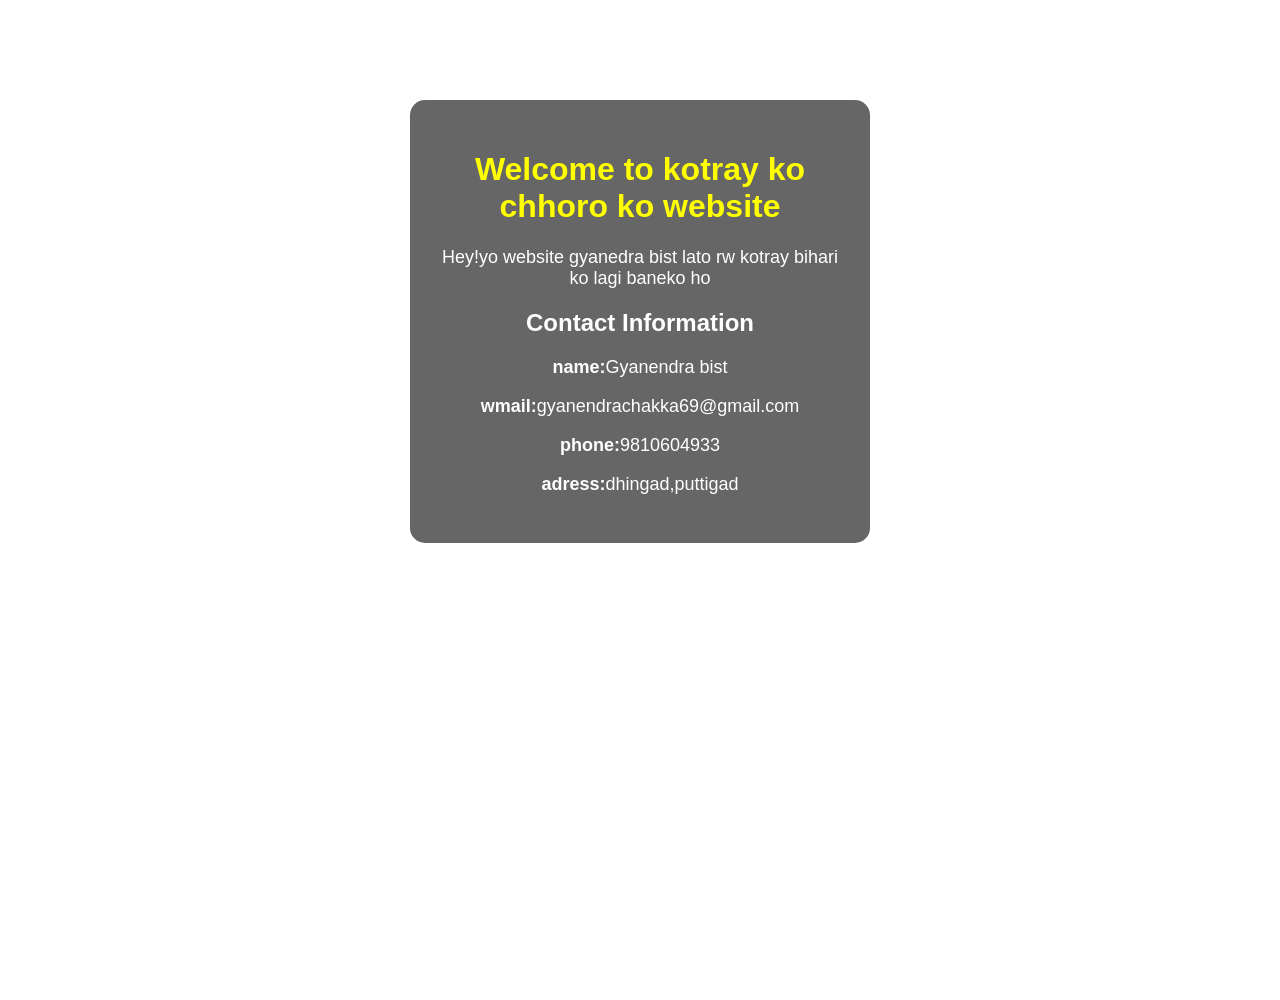
==== index.html @ 37a9bba4 "Rename gyane.html to index.html" ====
<!DOCTYPE html>
<html>
<head>
<title>ghutte</title>
<style>
	body{
	margin:0;
	padding:0;
	font-family: Arial,sans-serif;
	sans-serif;
	/*background image*/
	background-image:url("file:///home/charan/Downloads/1000003887.jpg");
	background-size:cover;
	background-repet:no-repeat;
	background-position:center;
	height:100vh;
	color:white;
	}
	.box{
		background-color:rgba(0,0,0,0.6);
		width:400px;
		margin:100px auto;
		padding:30px;
		border-radius:15px;
		text-align:center;
		
		}
		h1{
			color:yellow;
			
			}
			p{
				font-size:18px;
				}
				.contact{
					margin-top:20px;
					text-align;
					}
</style>
</head>
<body>
<div class="box">
<h1> Welcome to kotray ko chhoro ko website</h1>
<p>Hey!yo website gyanedra bist lato rw kotray bihari ko lagi baneko ho</p>
<div class="contact">
	<h2> Contact Information</h2>
	<p><b>name:</b>Gyanendra bist</p>
	<p><b>wmail:</b>gyanendrachakka69@gmail.com</p>
	<p><b>phone:</b>9810604933</p>
	<p><b>adress:</b>dhingad,puttigad</p>
</div>
</div>
</body>
<html>
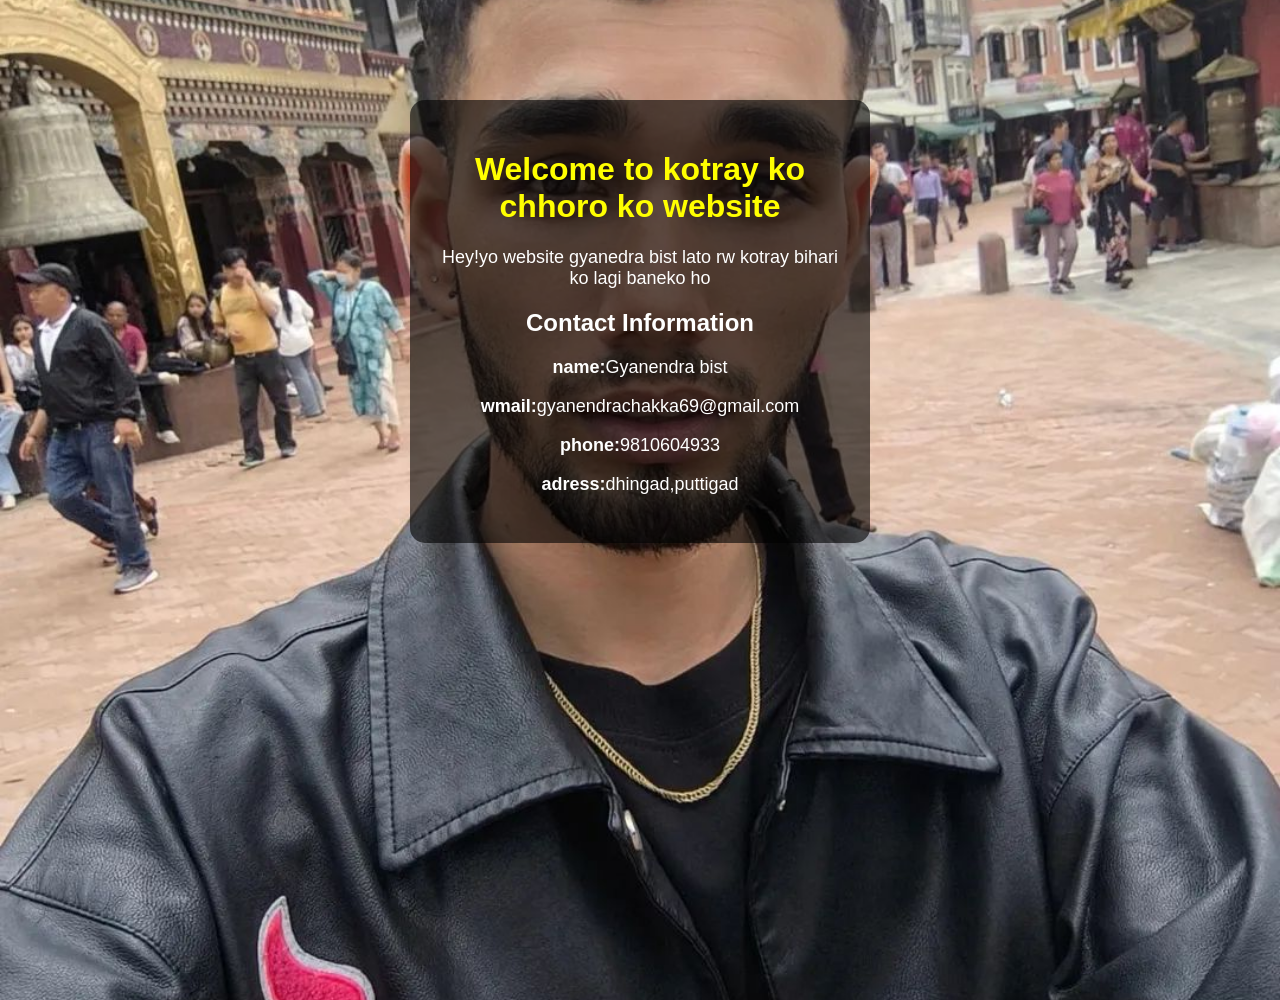
==== commit 1230753b: "Update index.html" ====
--- a/index.html
+++ b/index.html
@@ -9,7 +9,7 @@
 	font-family: Arial,sans-serif;
 	sans-serif;
 	/*background image*/
-	background-image:url("file:///home/charan/Downloads/1000003887.jpg");
+	background-image:url("1000003887.jpg");
 	background-size:cover;
 	background-repet:no-repeat;
 	background-position:center;
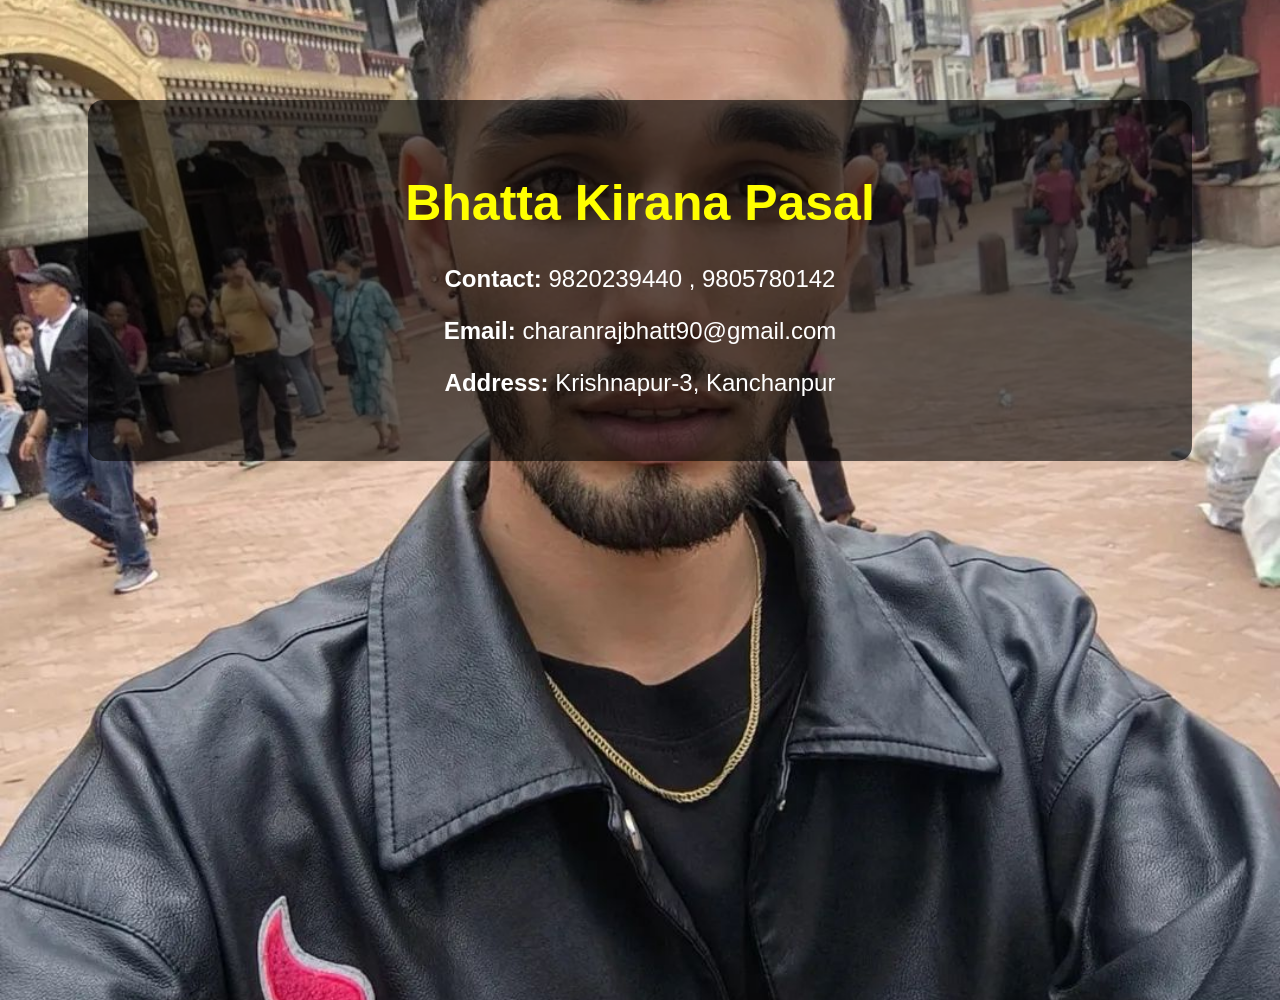
==== commit c6120734: "Update index.html" ====
--- a/index.html
+++ b/index.html
@@ -1,54 +1,53 @@
 <!DOCTYPE html>
 <html>
 <head>
-<title>ghutte</title>
-<style>
-	body{
-	margin:0;
-	padding:0;
-	font-family: Arial,sans-serif;
-	sans-serif;
-	/*background image*/
-	background-image:url("1000003887.jpg");
-	background-size:cover;
-	background-repet:no-repeat;
-	background-position:center;
-	height:100vh;
-	color:white;
-	}
-	.box{
-		background-color:rgba(0,0,0,0.6);
-		width:400px;
-		margin:100px auto;
-		padding:30px;
-		border-radius:15px;
-		text-align:center;
-		
-		}
-		h1{
-			color:yellow;
-			
-			}
-			p{
-				font-size:18px;
-				}
-				.contact{
-					margin-top:20px;
-					text-align;
-					}
-</style>
+    <title>Bhatta Kirana Pasal</title>
+
+    <style>
+        body{
+            margin:0;
+            padding:0;
+            font-family: Arial, sans-serif;
+            text-align:center;
+            color:white;
+
+            background-image:url('1000003887.jpg');
+            background-size:cover;
+            background-position:center;
+            background-repeat:no-repeat;
+            height:100vh;
+        }
+
+        .container{
+            background:rgba(0,0,0,0.6);
+            padding:40px;
+            margin:100px auto;
+            width:80%;
+            border-radius:15px;
+        }
+
+        h1{
+            font-size:50px;
+            color:yellow;
+        }
+
+        p{
+            font-size:24px;
+        }
+    </style>
 </head>
+
 <body>
-<div class="box">
-<h1> Welcome to kotray ko chhoro ko website</h1>
-<p>Hey!yo website gyanedra bist lato rw kotray bihari ko lagi baneko ho</p>
-<div class="contact">
-	<h2> Contact Information</h2>
-	<p><b>name:</b>Gyanendra bist</p>
-	<p><b>wmail:</b>gyanendrachakka69@gmail.com</p>
-	<p><b>phone:</b>9810604933</p>
-	<p><b>adress:</b>dhingad,puttigad</p>
-</div>
-</div>
+
+    <div class="container">
+        <h1>Bhatta Kirana Pasal</h1>
+
+        <p><b>Contact:</b> 9820239440 , 9805780142</p>
+
+        <p><b>Email:</b> charanrajbhatt90@gmail.com</p>
+
+        <p><b>Address:</b> Krishnapur-3, Kanchanpur</p>
+    </div>
+
 </body>
-<html>
+</html>
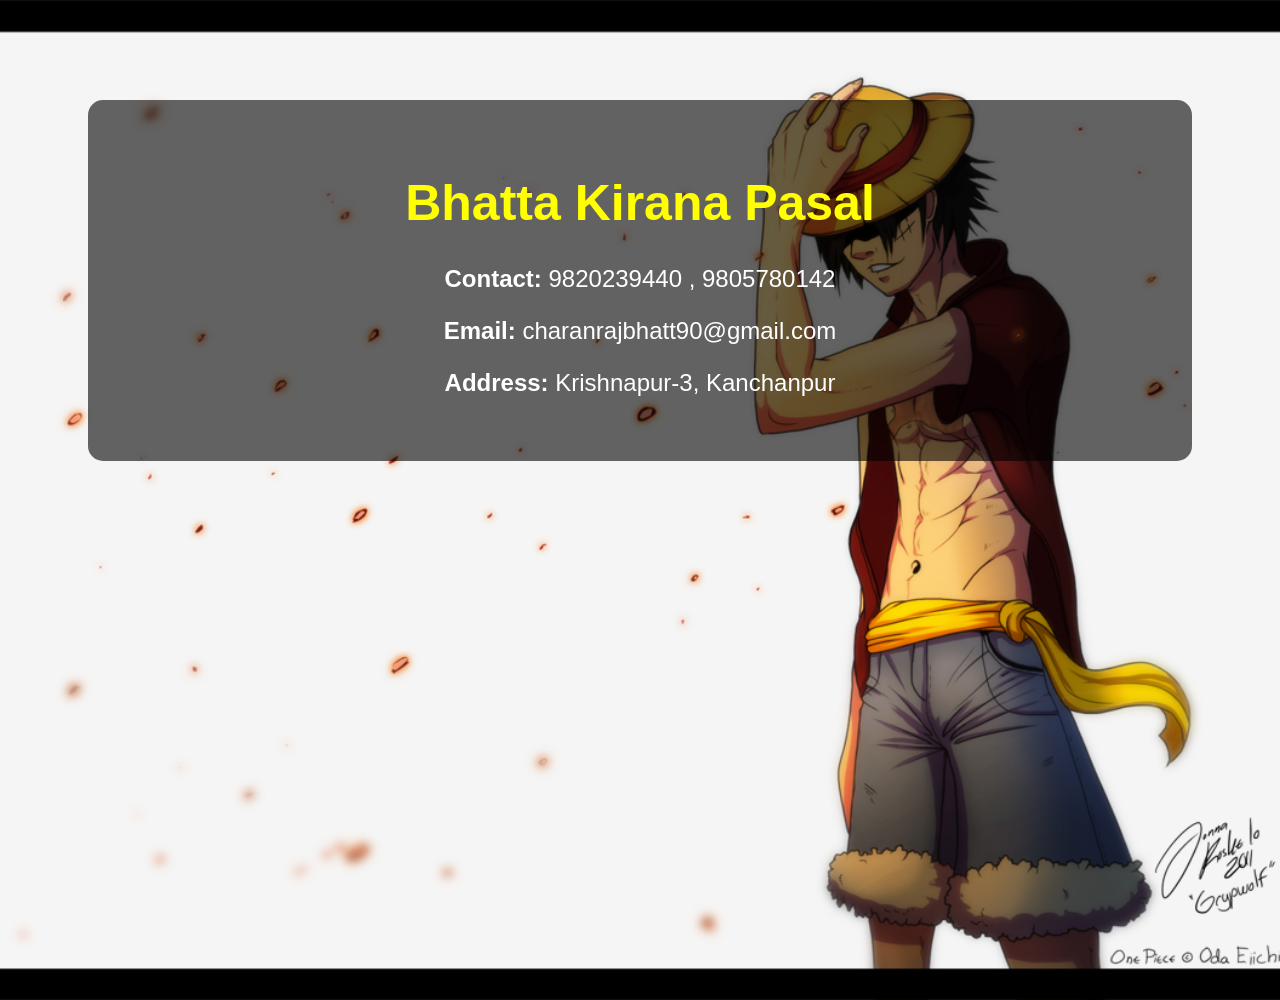
==== commit 092e6c9a: "Update index.html" ====
--- a/index.html
+++ b/index.html
@@ -11,7 +11,7 @@
             text-align:center;
             color:white;
 
-            background-image:url('1000003887.jpg');
+            background-image:url('wallhaven-4x823d.png');
             background-size:cover;
             background-position:center;
             background-repeat:no-repeat;
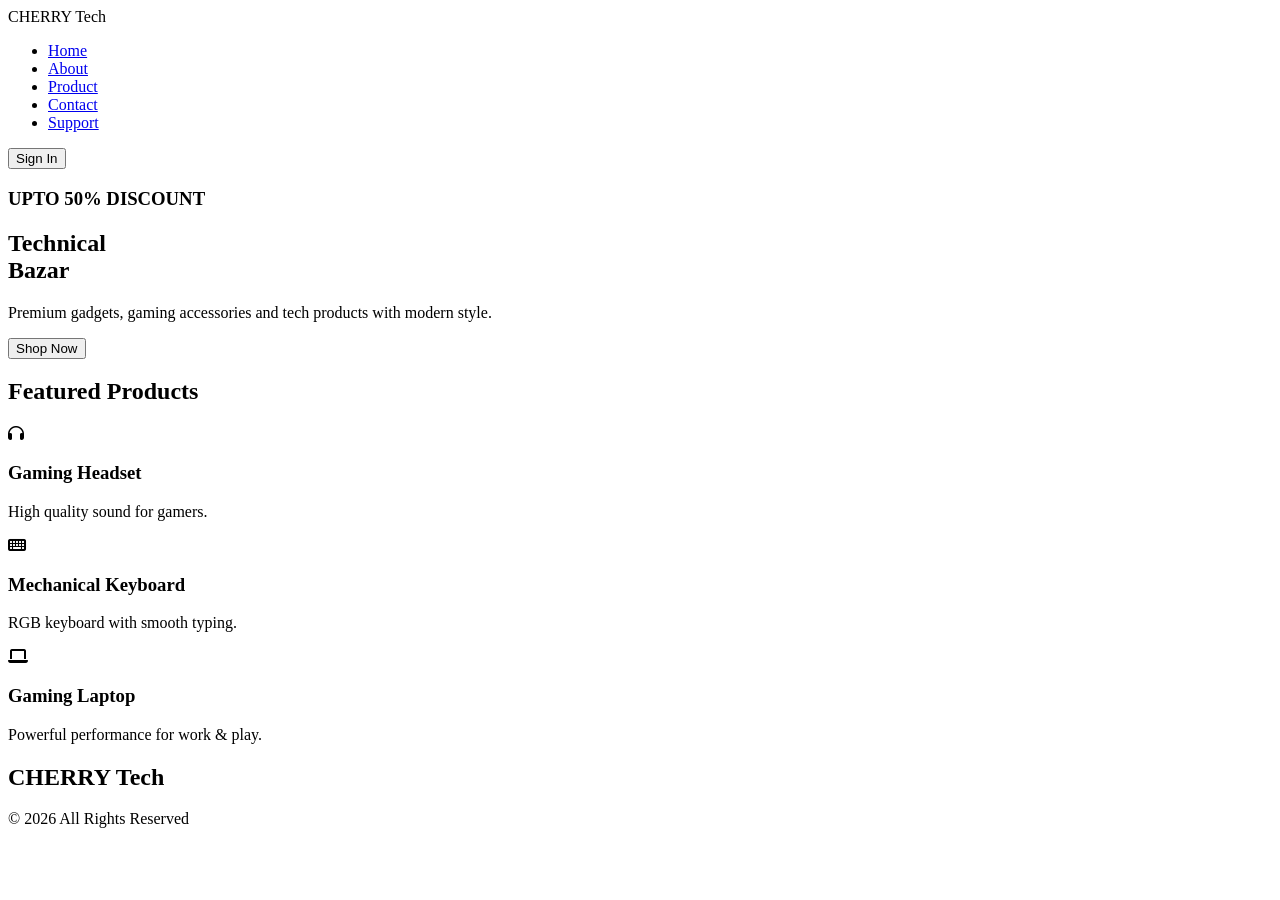
==== commit 325e920a: "Update index.html" ====
--- a/index.html
+++ b/index.html
@@ -1,53 +1,120 @@
+<!-- index.html -->
 <!DOCTYPE html>
-<html>
+<html lang="en">
 <head>
-    <title>Bhatta Kirana Pasal</title>
+  <meta charset="UTF-8">
+  <meta name="viewport" content="width=device-width, initial-scale=1.0">
 
-    <style>
-        body{
-            margin:0;
-            padding:0;
-            font-family: Arial, sans-serif;
-            text-align:center;
-            color:white;
+  <title>CHERRY Tech</title>
 
-            background-image:url('wallhaven-4x823d.png');
-            background-size:cover;
-            background-position:center;
-            background-repeat:no-repeat;
-            height:100vh;
-        }
+  <!-- CSS -->
+  <link rel="stylesheet" href="style.css">
 
-        .container{
-            background:rgba(0,0,0,0.6);
-            padding:40px;
-            margin:100px auto;
-            width:80%;
-            border-radius:15px;
-        }
+  <!-- Icons -->
+  <link rel="stylesheet"
+  href="https://cdnjs.cloudflare.com/ajax/libs/font-awesome/6.5.1/css/all.min.css"/>
 
-        h1{
-            font-size:50px;
-            color:yellow;
-        }
+  <!-- Google Font -->
+  <link rel="preconnect" href="https://fonts.googleapis.com">
+  <link href="https://fonts.googleapis.com/css2?family=Poppins:wght@300;400;500;600;700&display=swap" rel="stylesheet">
 
-        p{
-            font-size:24px;
-        }
-    </style>
 </head>
 
 <body>
 
-    <div class="container">
-        <h1>Bhatta Kirana Pasal</h1>
+  <!-- NAVBAR -->
 
-        <p><b>Contact:</b> 9820239440 , 9805780142</p>
+  <nav class="navbar">
 
-        <p><b>Email:</b> charanrajbhatt90@gmail.com</p>
+    <div class="logo">
+      CHERRY <span>Tech</span>
+    </div>
 
-        <p><b>Address:</b> Krishnapur-3, Kanchanpur</p>
+    <ul class="nav-links">
+      <li><a href="#">Home</a></li>
+      <li><a href="#">About</a></li>
+      <li><a href="#">Product</a></li>
+      <li><a href="#">Contact</a></li>
+      <li><a href="#">Support</a></li>
+    </ul>
+
+    <button class="nav-btn">
+      Sign In
+    </button>
+
+  </nav>
+
+  <!-- HERO SECTION -->
+
+  <section class="hero">
+
+    <div class="overlay"></div>
+
+    <div class="hero-content">
+
+      <h3>UPTO 50% DISCOUNT</h3>
+
+      <h1>
+        Technical <br>
+        Bazar
+      </h1>
+
+      <p>
+        Premium gadgets, gaming accessories and tech products with modern style.
+      </p>
+
+      <button class="shop-btn">
+        Shop Now
+      </button>
+
     </div>
+
+  </section>
+
+  <!-- PRODUCTS -->
+
+  <section class="products">
+
+    <h2>Featured Products</h2>
+
+    <div class="product-grid">
+
+      <div class="card">
+        <i class="fa-solid fa-headphones"></i>
+        <h3>Gaming Headset</h3>
+        <p>High quality sound for gamers.</p>
+      </div>
+
+      <div class="card">
+        <i class="fa-solid fa-keyboard"></i>
+        <h3>Mechanical Keyboard</h3>
+        <p>RGB keyboard with smooth typing.</p>
+      </div>
+
+      <div class="card">
+        <i class="fa-solid fa-laptop"></i>
+        <h3>Gaming Laptop</h3>
+        <p>Powerful performance for work & play.</p>
+      </div>
+
+    </div>
+
+  </section>
+
+  <!-- FOOTER -->
+
+  <footer>
+
+    <h2>CHERRY Tech</h2>
+
+    <p>
+      © 2026 All Rights Reserved
+    </p>
+
+  </footer>
+
+  <!-- JS -->
+  <script src="script.js"></script>
 
 </body>
 </html>
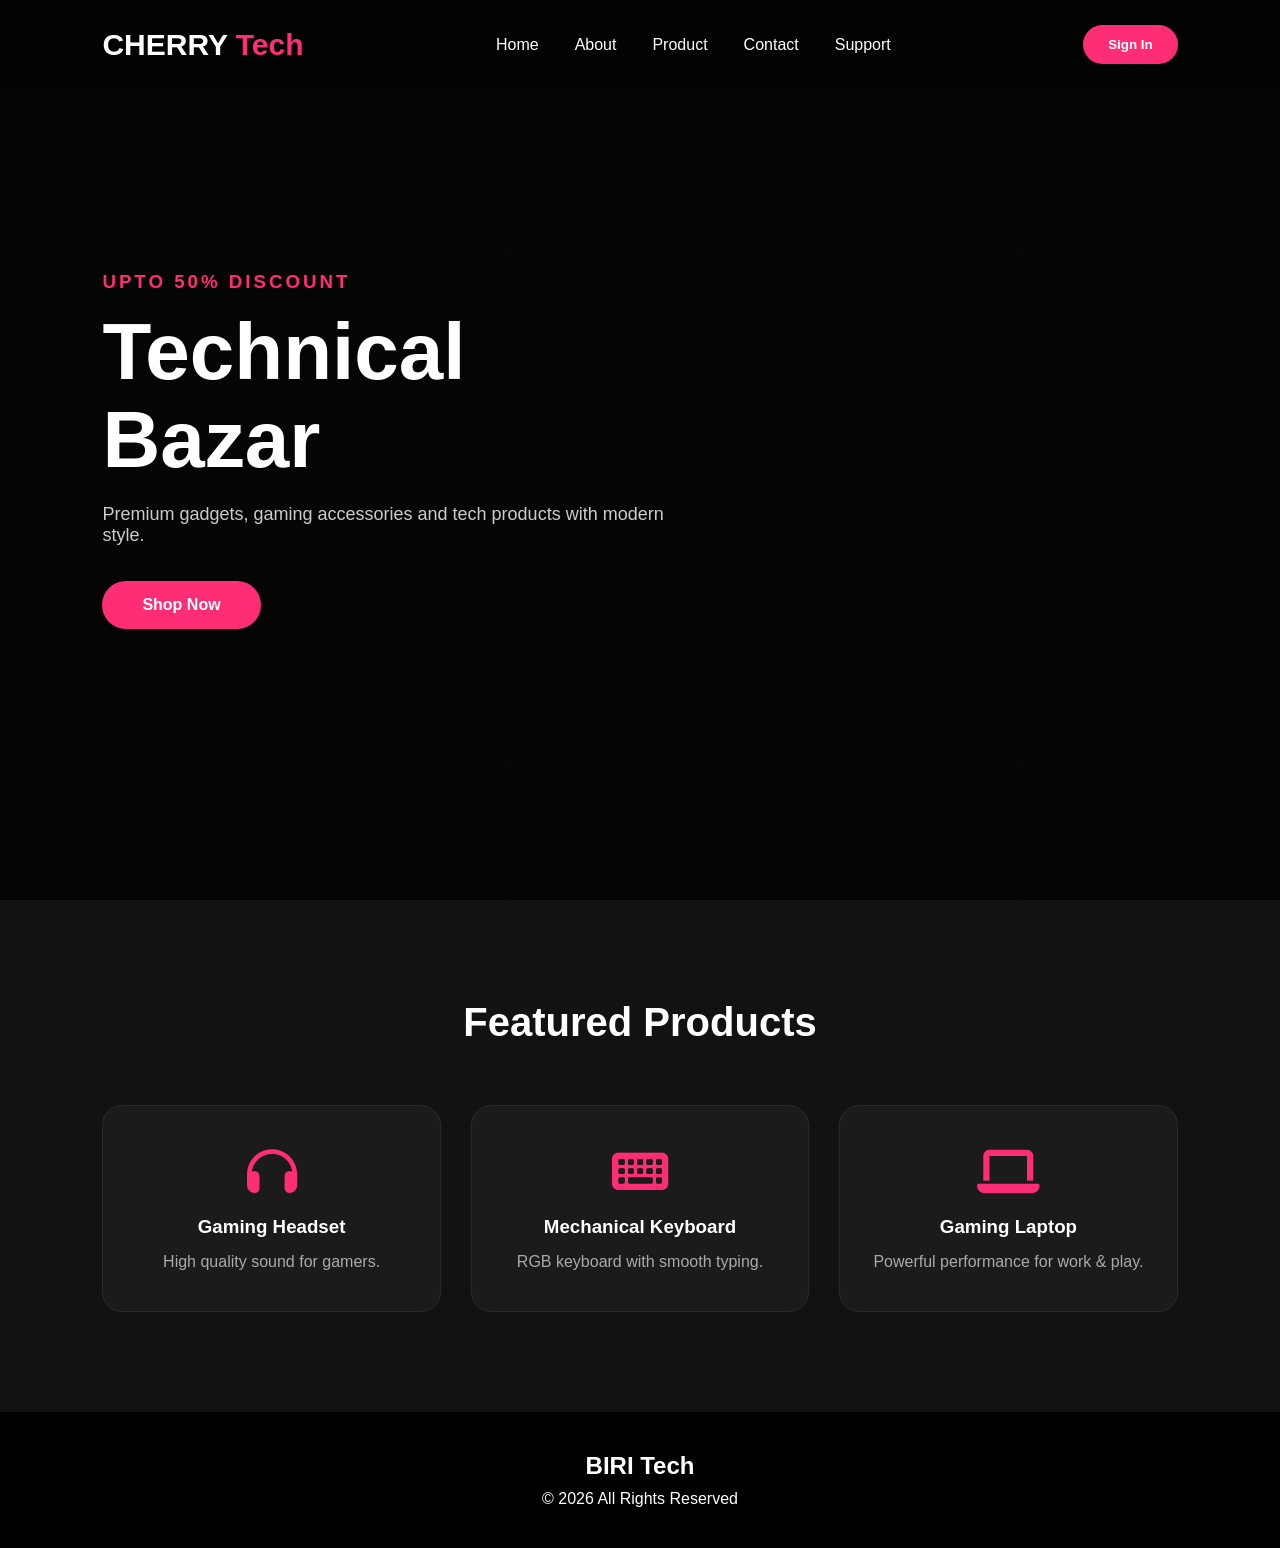
==== commit 5974a046: "Update index.html" ====
--- a/index.html
+++ b/index.html
@@ -5,7 +5,7 @@
   <meta charset="UTF-8">
   <meta name="viewport" content="width=device-width, initial-scale=1.0">
 
-  <title>CHERRY Tech</title>
+  <title>BIRI Tech</title>
 
   <!-- CSS -->
   <link rel="stylesheet" href="style.css">
@@ -105,7 +105,7 @@
 
   <footer>
 
-    <h2>CHERRY Tech</h2>
+    <h2>BIRI Tech</h2>
 
     <p>
       © 2026 All Rights Reserved
--- a/style.css
+++ b/style.css
@@ -0,0 +1,210 @@
+/* style.css */
+
+*{
+  margin:0;
+  padding:0;
+  box-sizing:border-box;
+  font-family:'Poppins', sans-serif;
+}
+
+body{
+  background:#121212;
+  color:white;
+}
+
+/* NAVBAR */
+
+.navbar{
+  width:100%;
+  display:flex;
+  justify-content:space-between;
+  align-items:center;
+  padding:25px 8%;
+  position:fixed;
+  top:0;
+  z-index:1000;
+  backdrop-filter:blur(10px);
+  background:rgba(0,0,0,0.4);
+}
+
+.logo{
+  font-size:30px;
+  font-weight:700;
+}
+
+.logo span{
+  color:#ff2d75;
+}
+
+.nav-links{
+  display:flex;
+  list-style:none;
+}
+
+.nav-links li{
+  margin:0 18px;
+}
+
+.nav-links a{
+  text-decoration:none;
+  color:white;
+  transition:0.3s;
+  font-weight:500;
+}
+
+.nav-links a:hover{
+  color:#ff2d75;
+}
+
+.nav-btn{
+  padding:12px 25px;
+  border:none;
+  border-radius:30px;
+  background:#ff2d75;
+  color:white;
+  cursor:pointer;
+  font-weight:600;
+  transition:0.3s;
+}
+
+.nav-btn:hover{
+  transform:scale(1.05);
+}
+
+/* HERO */
+
+.hero{
+  width:100%;
+  height:100vh;
+
+  background:
+  linear-gradient(rgba(0,0,0,0.7),
+  rgba(0,0,0,0.7)),
+
+  url('503495836_726361283173436_670178');
+
+  background-size:cover;
+  background-position:center;
+
+  display:flex;
+  align-items:center;
+  padding:0 8%;
+}
+
+.hero-content{
+  max-width:600px;
+}
+
+.hero-content h3{
+  color:#ff2d75;
+  letter-spacing:3px;
+  margin-bottom:15px;
+}
+
+.hero-content h1{
+  font-size:80px;
+  line-height:1.1;
+  margin-bottom:20px;
+}
+
+.hero-content p{
+  color:#ccc;
+  font-size:18px;
+  margin-bottom:35px;
+}
+
+.shop-btn{
+  padding:15px 40px;
+  border:none;
+  border-radius:40px;
+  background:#ff2d75;
+  color:white;
+  font-size:16px;
+  font-weight:600;
+  cursor:pointer;
+  transition:0.4s;
+}
+
+.shop-btn:hover{
+  background:white;
+  color:black;
+  transform:translateY(-5px);
+}
+
+/* PRODUCTS */
+
+.products{
+  padding:100px 8%;
+}
+
+.products h2{
+  text-align:center;
+  margin-bottom:60px;
+  font-size:40px;
+}
+
+.product-grid{
+  display:grid;
+  grid-template-columns:repeat(auto-fit,minmax(250px,1fr));
+  gap:30px;
+}
+
+.card{
+  background:#1b1b1b;
+  padding:40px 30px;
+  border-radius:20px;
+  text-align:center;
+  transition:0.4s;
+  border:1px solid #2a2a2a;
+}
+
+.card:hover{
+  transform:translateY(-10px);
+  border-color:#ff2d75;
+}
+
+.card i{
+  font-size:50px;
+  color:#ff2d75;
+  margin-bottom:20px;
+}
+
+.card h3{
+  margin-bottom:15px;
+}
+
+.card p{
+  color:#aaa;
+}
+
+/* FOOTER */
+
+footer{
+  text-align:center;
+  padding:40px;
+  background:black;
+}
+
+footer h2{
+  margin-bottom:10px;
+}
+
+/* RESPONSIVE */
+
+@media(max-width:900px){
+
+  .navbar{
+    flex-direction:column;
+    gap:20px;
+  }
+
+  .nav-links{
+    flex-wrap:wrap;
+    justify-content:center;
+  }
+
+  .hero-content h1{
+    font-size:55px;
+  }
+
+}
